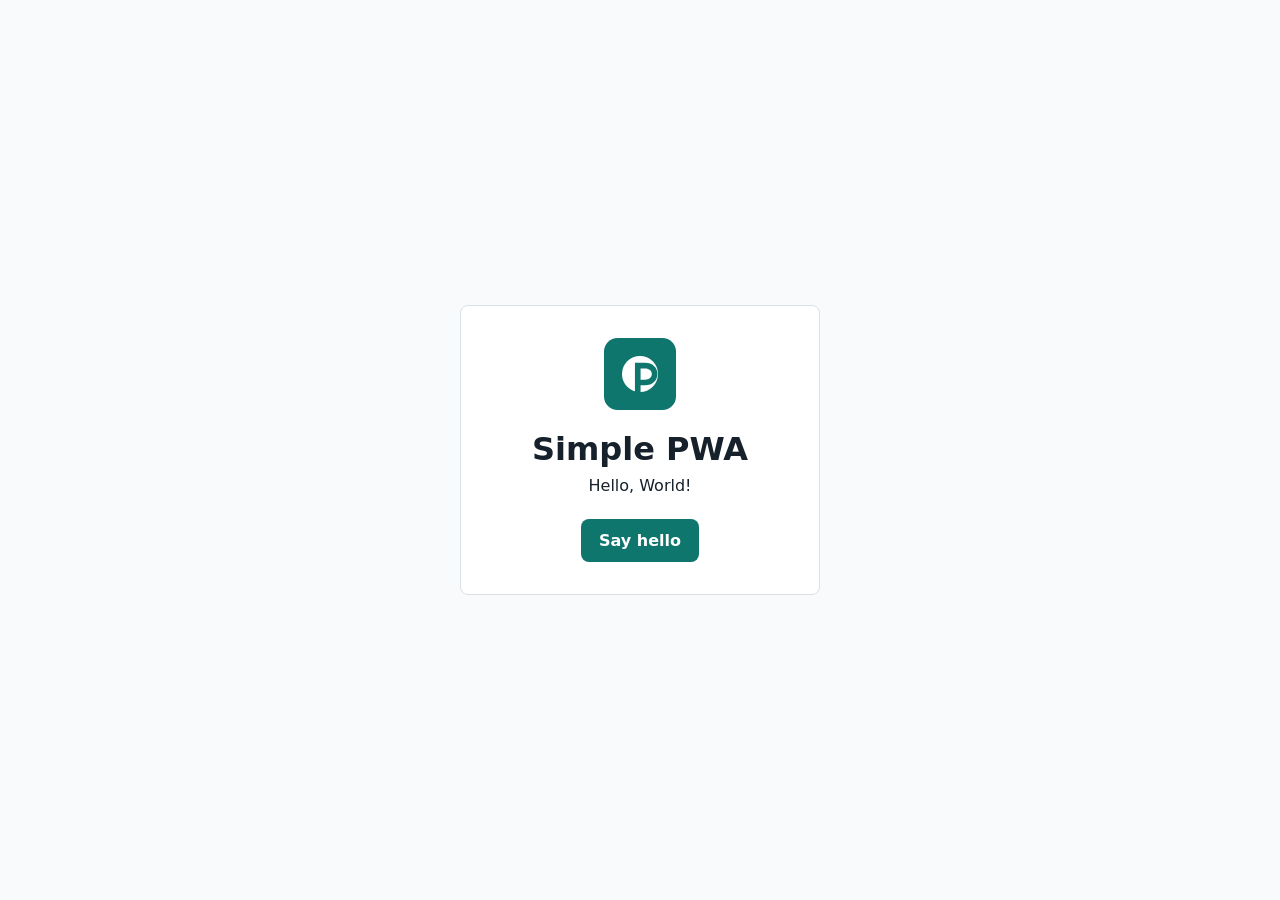
==== index.html @ d512ab05 "Initial commit" ====
<!doctype html>
<html lang="en">
  <head>
    <meta charset="utf-8" />
    <meta name="viewport" content="width=device-width, initial-scale=1" />
    <meta name="theme-color" content="#0f766e" />
    <title>Simple PWA</title>
    <link rel="manifest" href="manifest.json" />
    <link rel="icon" href="icon.svg" type="image/svg+xml" />
    <link rel="stylesheet" href="style.css" />
    <script defer src="app.js"></script>
  </head>
  <body>
    <main>
      <img src="icon.svg" alt="" width="72" height="72" />
      <h1>Simple PWA</h1>
      <p id="message">Hello, World!</p>
      <button id="hello-button" type="button">Say hello</button>
    </main>
  </body>
</html>
---- style.css ----
:root {
  color-scheme: light dark;
  --accent: #0f766e;
  --background: #f8fafc;
  --text: #17212b;
}

* {
  box-sizing: border-box;
}

body {
  min-height: 100vh;
  margin: 0;
  display: grid;
  place-items: center;
  background: var(--background);
  color: var(--text);
  font-family: system-ui, sans-serif;
}

main {
  width: min(100% - 32px, 360px);
  padding: 32px;
  border: 1px solid #d8e1e8;
  border-radius: 8px;
  background: white;
  text-align: center;
}

h1 {
  margin: 16px 0 8px;
}

p {
  margin: 0 0 24px;
}

button {
  border: 0;
  border-radius: 8px;
  padding: 12px 18px;
  background: var(--accent);
  color: white;
  cursor: pointer;
  font: inherit;
  font-weight: 700;
}

button:focus-visible {
  outline: 3px solid #2563eb;
  outline-offset: 3px;
}

@media (prefers-color-scheme: dark) {
  :root {
    --background: #111827;
    --text: #f8fafc;
  }

  main {
    border-color: #344150;
    background: #1f2937;
  }
}
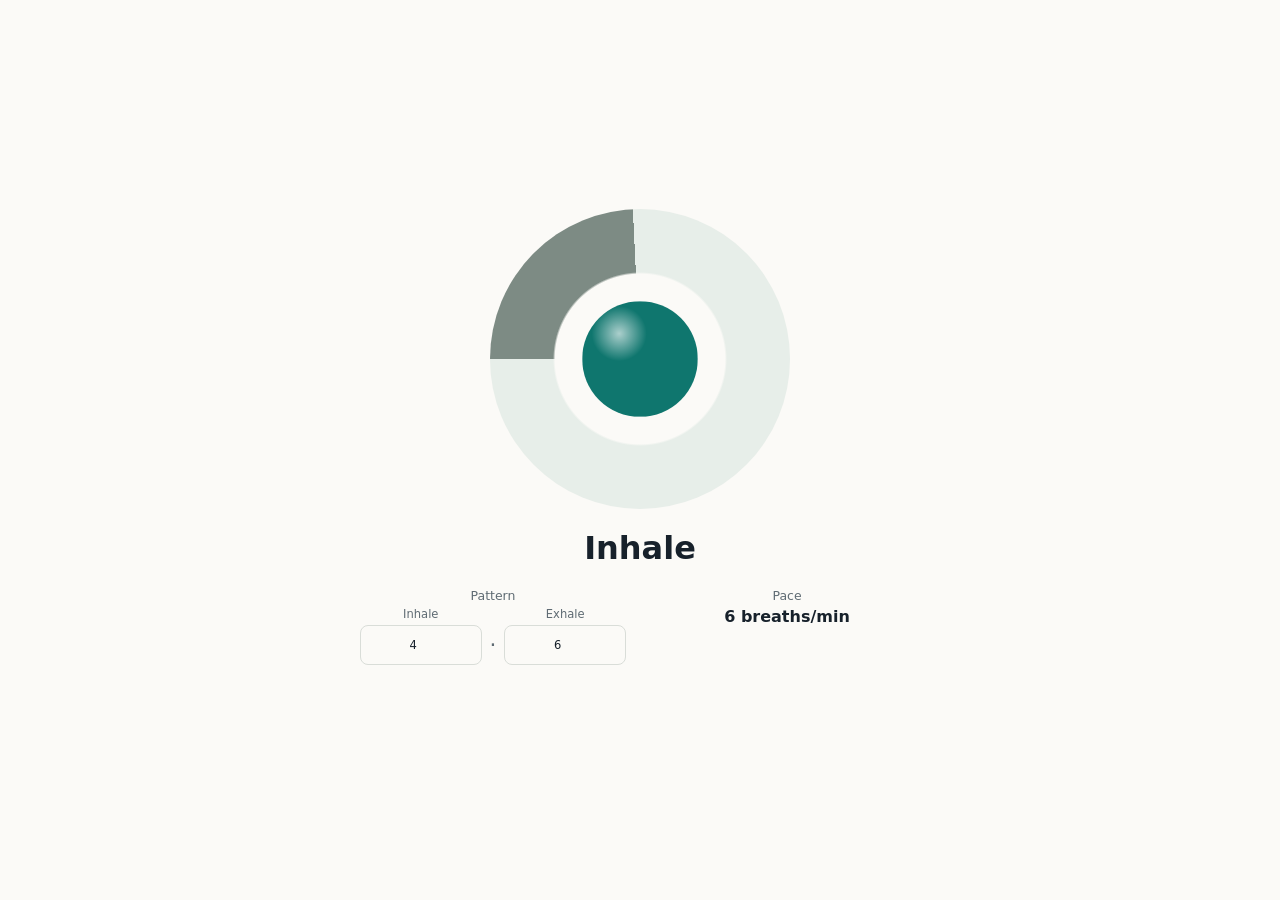
==== commit a513aa1f: "_" ====
--- a/index.html
+++ b/index.html
@@ -3,19 +3,67 @@
   <head>
     <meta charset="utf-8" />
     <meta name="viewport" content="width=device-width, initial-scale=1" />
+    <meta
+      name="description"
+      content="A simple paced breathing PWA for calm, conscious breathing sessions."
+    />
     <meta name="theme-color" content="#0f766e" />
-    <title>Simple PWA</title>
+    <title>Breath</title>
     <link rel="manifest" href="manifest.json" />
     <link rel="icon" href="icon.svg" type="image/svg+xml" />
     <link rel="stylesheet" href="style.css" />
     <script defer src="app.js"></script>
   </head>
   <body>
-    <main>
-      <img src="icon.svg" alt="" width="72" height="72" />
-      <h1>Simple PWA</h1>
-      <p id="message">Hello, World!</p>
-      <button id="hello-button" type="button">Say hello</button>
+    <main class="app-shell">
+      <section class="pacer" aria-label="Breathing pacer">
+        <div class="breath-stage" aria-hidden="true">
+          <div id="breath-ring" class="breath-ring">
+            <div id="breath-orb" class="breath-orb"></div>
+          </div>
+        </div>
+
+        <div class="readout" role="status" aria-live="polite">
+          <p id="phase-label" class="phase-label">Inhale</p>
+        </div>
+
+        <div class="metrics" aria-label="Session details">
+          <div>
+            <span>Pattern</span>
+            <div class="pattern-inputs">
+              <label>
+                <span>Inhale</span>
+                <input
+                  id="inhale-input"
+                  type="number"
+                  inputmode="numeric"
+                  min="3"
+                  max="10"
+                  step="1"
+                />
+              </label>
+              <span class="pattern-separator" aria-hidden="true">·</span>
+              <label>
+                <span>Exhale</span>
+                <input
+                  id="exhale-input"
+                  type="number"
+                  inputmode="numeric"
+                  min="3"
+                  max="12"
+                  step="1"
+                />
+              </label>
+            </div>
+          </div>
+          <div>
+            <span>Pace</span>
+            <strong id="pace-label">6 breaths/min</strong>
+          </div>
+        </div>
+
+        <p id="validation-message" class="validation-message" role="status"></p>
+      </section>
     </main>
   </body>
 </html>
--- a/style.css
+++ b/style.css
@@ -1,65 +1,224 @@
 :root {
   color-scheme: light dark;
-  --accent: #0f766e;
-  --background: #f8fafc;
+  --inhale: #0f766e;
+  --exhale: #d97706;
+  --progress: #7d8b84;
+  --background: #fbfaf7;
+  --surface-muted: #e7eee9;
+  --border: #d9ddd8;
   --text: #17212b;
+  --muted: #5f6b73;
 }
 
 * {
   box-sizing: border-box;
+}
+
+html {
+  min-height: 100%;
 }
 
 body {
   min-height: 100vh;
   margin: 0;
-  display: grid;
-  place-items: center;
   background: var(--background);
   color: var(--text);
-  font-family: system-ui, sans-serif;
-}
-
-main {
-  width: min(100% - 32px, 360px);
-  padding: 32px;
-  border: 1px solid #d8e1e8;
-  border-radius: 8px;
-  background: white;
-  text-align: center;
-}
-
-h1 {
-  margin: 16px 0 8px;
-}
-
-p {
-  margin: 0 0 24px;
-}
-
-button {
-  border: 0;
-  border-radius: 8px;
-  padding: 12px 18px;
-  background: var(--accent);
-  color: white;
-  cursor: pointer;
+  font-family:
+    Inter,
+    ui-sans-serif,
+    system-ui,
+    -apple-system,
+    BlinkMacSystemFont,
+    "Segoe UI",
+    sans-serif;
+}
+
+input {
   font: inherit;
-  font-weight: 700;
-}
-
-button:focus-visible {
+}
+
+input:focus-visible {
   outline: 3px solid #2563eb;
   outline-offset: 3px;
 }
 
+.app-shell {
+  width: min(100% - 32px, 560px);
+  min-height: 100vh;
+  margin: 0 auto;
+  display: grid;
+  gap: 20px;
+  align-items: center;
+  padding: 32px 0;
+}
+
+.pacer {
+  display: grid;
+  gap: 22px;
+  justify-items: center;
+  padding-top: 16px;
+  text-align: center;
+}
+
+p {
+  margin: 0;
+}
+
+.metrics span,
+.validation-message {
+  color: var(--muted);
+}
+
+.breath-stage {
+  min-height: 300px;
+  display: grid;
+  place-items: center;
+}
+
+.breath-ring {
+  width: min(70vw, 300px);
+  aspect-ratio: 1;
+  display: grid;
+  place-items: center;
+  border-radius: 50%;
+  background:
+    radial-gradient(circle, var(--background) 0 40%, transparent 41%),
+    conic-gradient(
+      from -90deg,
+      var(--progress) var(--phase-progress, 0%),
+      var(--surface-muted) 0
+    );
+}
+
+.breath-orb {
+  width: 48%;
+  aspect-ratio: 1;
+  border-radius: 50%;
+  background:
+    radial-gradient(circle at 32% 28%, rgb(255 255 255 / 65%), transparent 24%),
+    var(--phase-color, var(--inhale));
+  transform: scale(var(--orb-scale, 0.74));
+  transition:
+    transform 160ms linear,
+    background-color 160ms linear;
+}
+
+.phase-label {
+  font-size: 2rem;
+  font-weight: 700;
+  line-height: 1.1;
+}
+
+.metrics {
+  display: grid;
+  grid-template-columns: repeat(2, minmax(0, 1fr));
+  gap: 28px;
+  width: 100%;
+  text-align: center;
+}
+
+.metrics div {
+  min-width: 0;
+}
+
+.metrics > div > span,
+.metrics strong {
+  display: block;
+}
+
+.metrics > div > span {
+  margin-bottom: 4px;
+  font-size: 0.78rem;
+}
+
+.metrics strong {
+  overflow-wrap: anywhere;
+  font-size: 1rem;
+  font-weight: 650;
+}
+
+.pattern-inputs {
+  display: grid;
+  grid-template-columns: minmax(0, 1fr) auto minmax(0, 1fr);
+  gap: 8px;
+  align-items: end;
+}
+
+.pattern-separator {
+  color: var(--progress);
+  font-size: 1.35rem;
+  line-height: 40px;
+}
+
+label {
+  display: grid;
+  gap: 4px;
+  min-width: 0;
+  color: var(--muted);
+  font-size: 0.72rem;
+}
+
+input {
+  width: 100%;
+  min-height: 40px;
+  border: 1px solid var(--border);
+  border-radius: 8px;
+  background: transparent;
+  color: var(--text);
+  padding: 8px;
+  text-align: center;
+}
+
+.validation-message {
+  min-height: 1.4em;
+  font-size: 0.9rem;
+}
+
+@media (max-width: 820px) {
+  .app-shell {
+    align-items: start;
+  }
+}
+
+@media (max-width: 560px) {
+  .app-shell {
+    width: min(100% - 20px, 1040px);
+    padding: 12px 0;
+    gap: 12px;
+  }
+
+  .pacer {
+    padding-inline: 0;
+  }
+
+  .breath-stage {
+    min-height: 220px;
+  }
+
+  .phase-label {
+    font-size: 1.75rem;
+  }
+
+  .metrics {
+    grid-template-columns: 1fr;
+  }
+}
+
+@media (prefers-reduced-motion: reduce) {
+  .breath-orb {
+    transition: none;
+  }
+}
+
 @media (prefers-color-scheme: dark) {
   :root {
-    --background: #111827;
-    --text: #f8fafc;
-  }
-
-  main {
-    border-color: #344150;
-    background: #1f2937;
-  }
-}
+    --inhale: #2dd4bf;
+    --exhale: #f59e0b;
+    --progress: #8d9a93;
+    --background: #121714;
+    --surface-muted: #26312d;
+    --border: #3a4742;
+    --text: #f4f7f5;
+    --muted: #b8c3be;
+  }
+}
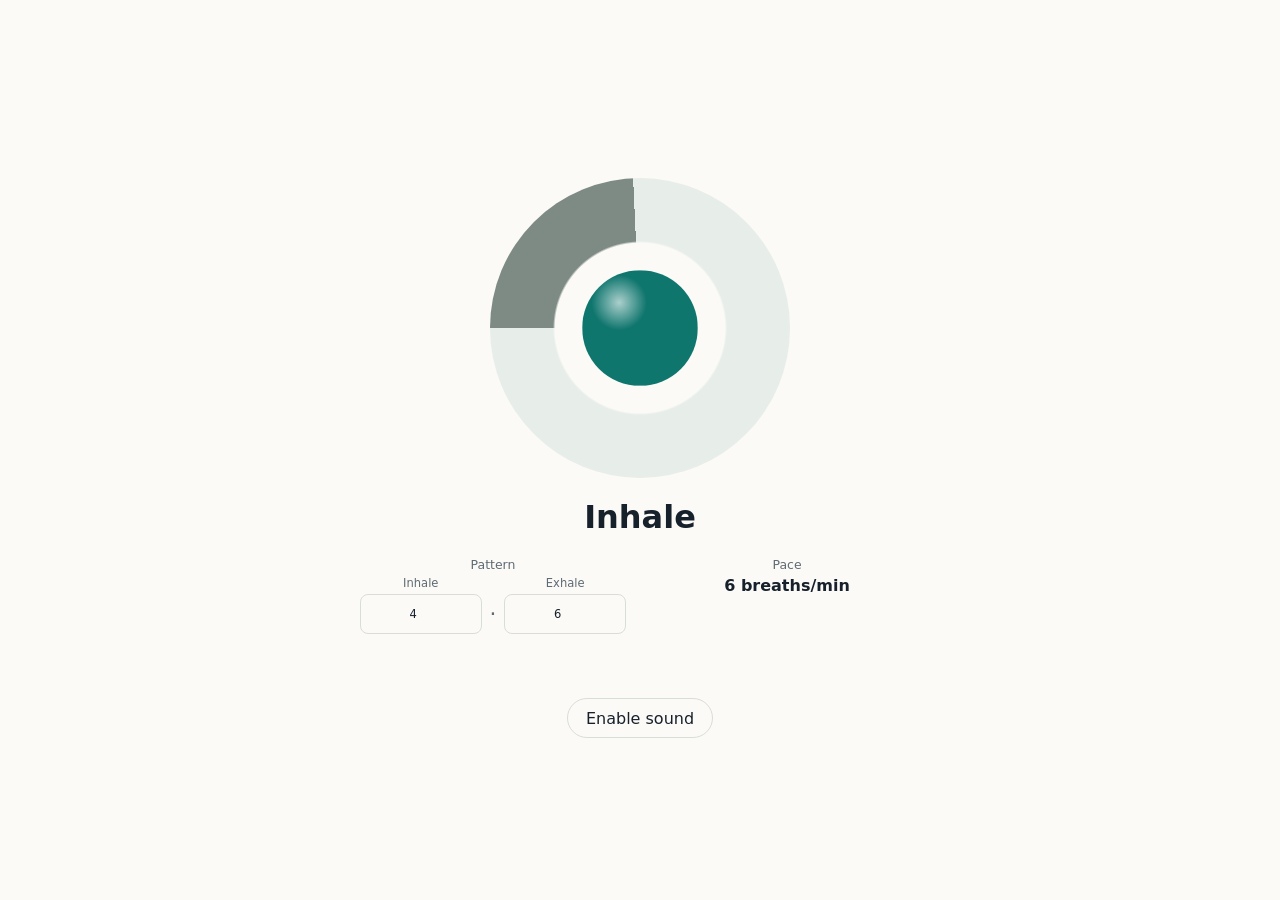
==== commit a6ba58ce: "_" ====
--- a/index.html
+++ b/index.html
@@ -63,6 +63,10 @@
         </div>
 
         <p id="validation-message" class="validation-message" role="status"></p>
+
+        <button id="sound-button" class="sound-button" type="button">
+          Enable sound
+        </button>
       </section>
     </main>
   </body>
--- a/style.css
+++ b/style.css
@@ -33,10 +33,12 @@
     sans-serif;
 }
 
+button,
 input {
   font: inherit;
 }
 
+button:focus-visible,
 input:focus-visible {
   outline: 3px solid #2563eb;
   outline-offset: 3px;
@@ -109,6 +111,16 @@
   line-height: 1.1;
 }
 
+.sound-button {
+  min-height: 40px;
+  border: 1px solid var(--border);
+  border-radius: 999px;
+  background: transparent;
+  color: var(--text);
+  cursor: pointer;
+  padding: 8px 18px;
+}
+
 .metrics {
   display: grid;
   grid-template-columns: repeat(2, minmax(0, 1fr));
